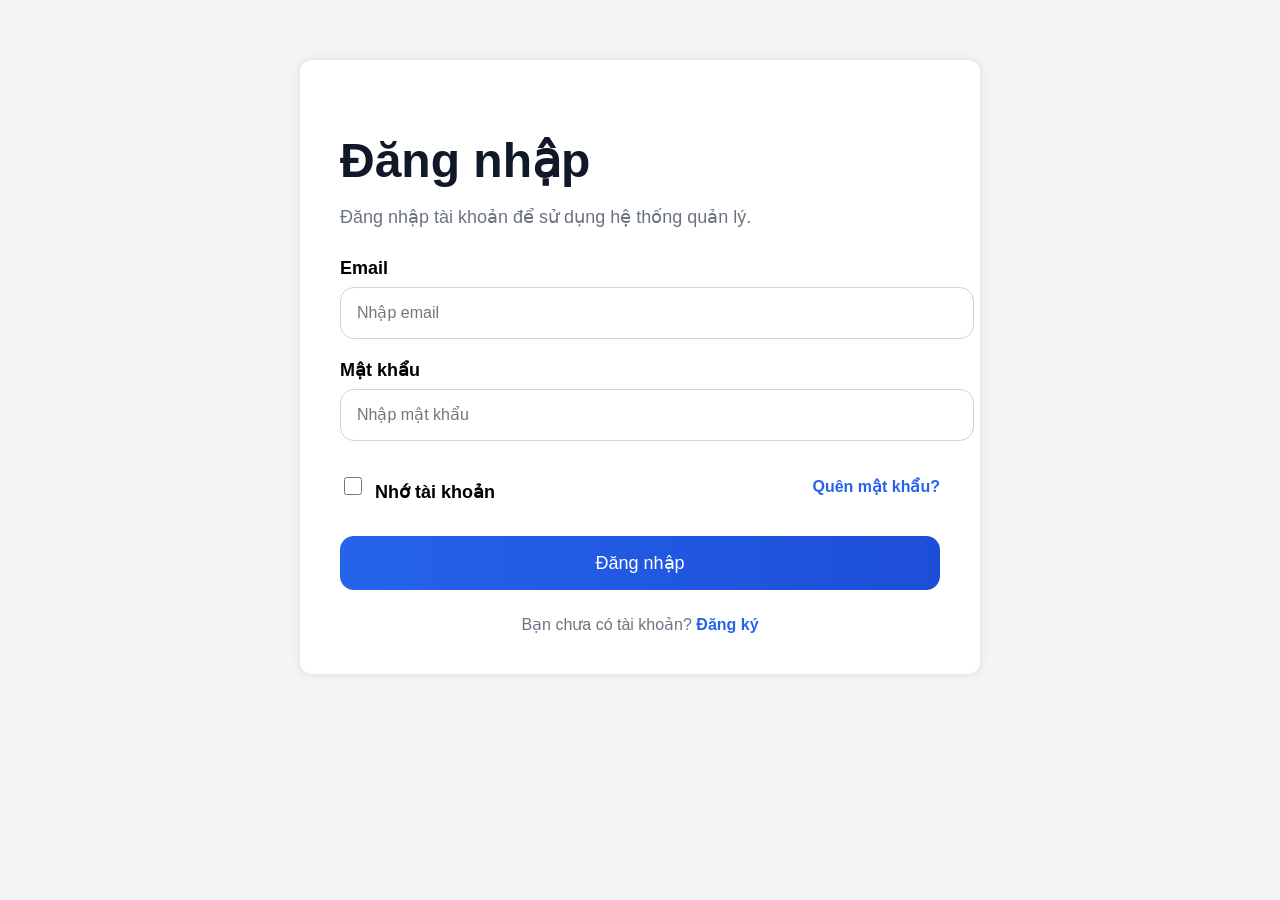
==== HTML/logIn.html @ bc7134a8 "first commit" ====
<!DOCTYPE html>
<html lang="vi">
<head>
    <meta charset="UTF-8">
    <title>Đăng nhập</title>

   

</head>
<body>
 <link rel="stylesheet" href="../CSS/logIn.css">
<div class="container">

    <h1>Đăng nhập</h1>
    <p class="subtitle">
        Đăng nhập tài khoản để sử dụng hệ thống quản lý.
    </p>

    <form>

        <label>Email</label>
        <input type="email" placeholder="Nhập email">

        <label>Mật khẩu</label>
        <input type="password" placeholder="Nhập mật khẩu">

        <div class="row">

            <div class="remember">
                <input type="checkbox" id="remember">
                <label for="remember">Nhớ tài khoản</label>
            </div>

            <div class="forgot">
                <a href="#">Quên mật khẩu?</a>
            </div>

        </div>

        <button class="btn">
            Đăng nhập
        </button>

        <div class="register">
            Bạn chưa có tài khoản?
            <a href="./index.html">Đăng ký</a>
        </div>

    </form>

</div>

</body>
</html>
---- CSS/logIn.css ----
body {
            font-family: Arial, Helvetica, sans-serif;
            background-color: #f3f4f6;
        }

        .container {
            width: 600px;
            margin: 60px auto;
            background: white;
            padding: 40px;
            border-radius: 12px;
            box-shadow: 0 0 10px rgba(0,0,0,0.1);
        }

        h1 {
            font-size: 48px;
            margin-bottom: 10px;
            color: #111827;
        }

        .subtitle {
            color: #6b7280;
            margin-bottom: 30px;
            font-size: 18px;
        }

        label {
            display: block;
            font-weight: bold;
            margin-bottom: 8px;
            margin-top: 20px;
            font-size: 18px;
        }

        input[type="email"],
        input[type="password"] {
            width: 100%;
            padding: 16px;
            border-radius: 14px;
            border: 1px solid #cbd5e1;
            font-size: 16px;
        }

        .row {
            display: flex;
            justify-content: space-between;
            align-items: center;
            margin-top: 20px;
        }

        .remember {
            display: flex;
            align-items: center;
            gap: 10px;
        }

        .remember input {
            width: 18px;
            height: 18px;
        }

        .forgot a {
            color: #2563eb;
            text-decoration: none;
            font-weight: bold;
        }

        .btn {
            width: 100%;
            padding: 16px;
            margin-top: 25px;
            background: linear-gradient(to right, #2563eb, #1d4ed8);
            color: white;
            border: none;
            border-radius: 14px;
            font-size: 18px;
            cursor: pointer;
        }

        .register {
            text-align: center;
            margin-top: 25px;
            color: #6b7280;
            font-size: 16px;
        }

        .register a {
            color: #2563eb;
            text-decoration: none;
            font-weight: bold;
        }
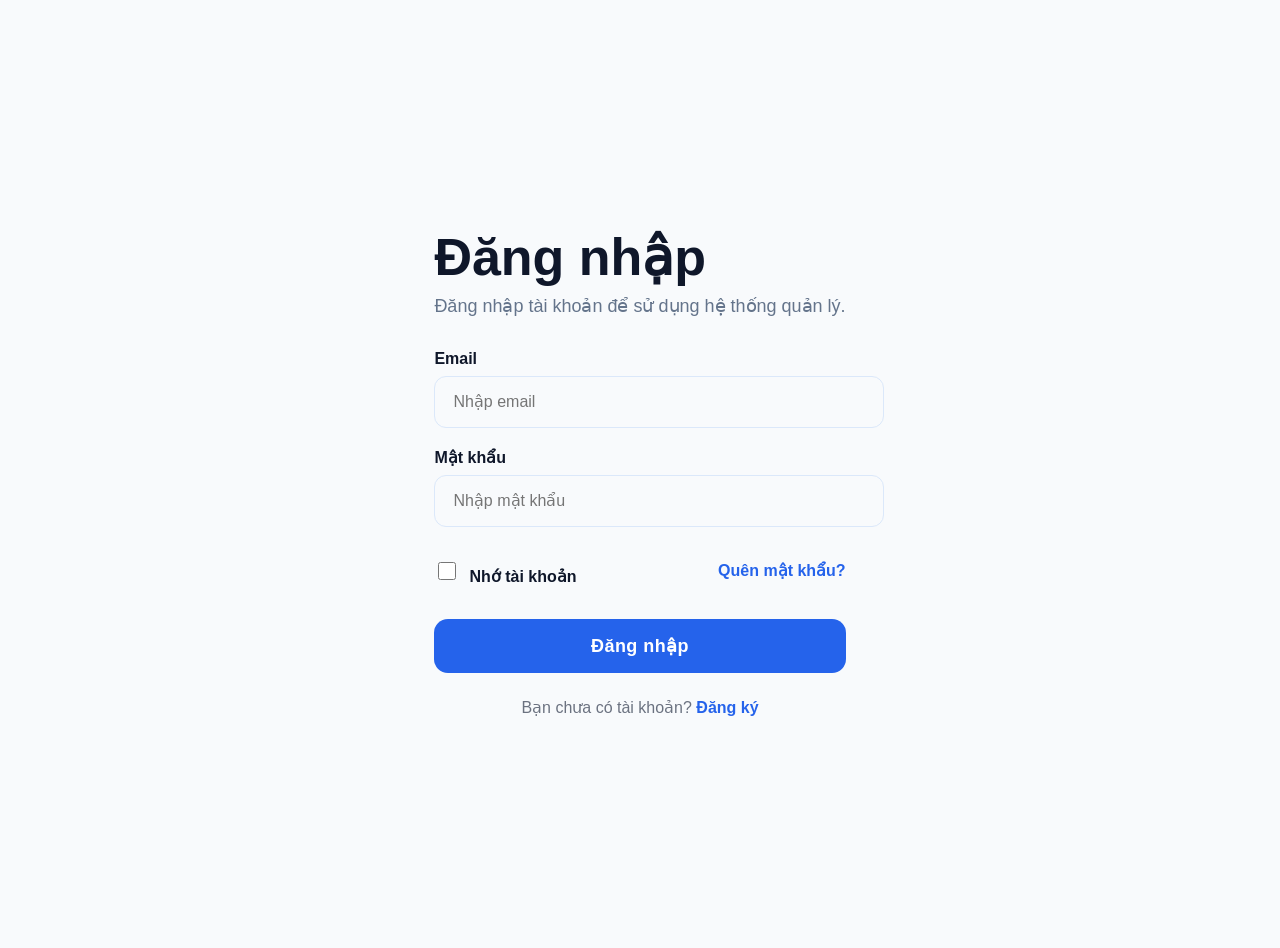
==== commit bc0dd107: "big project" ====
--- a/HTML/logIn.html
+++ b/HTML/logIn.html
@@ -2,13 +2,11 @@
 <html lang="vi">
 <head>
     <meta charset="UTF-8">
+    <meta name="viewport" content="width=device-width, initial-scale=1.0">
     <title>Đăng nhập</title>
-
-   
-
+    <link rel="stylesheet" href="../CSS/logIn.css">
 </head>
 <body>
- <link rel="stylesheet" href="../CSS/logIn.css">
 <div class="container">
 
     <h1>Đăng nhập</h1>
--- a/CSS/logIn.css
+++ b/CSS/logIn.css
@@ -1,45 +1,59 @@
 
         body {
-            font-family: Arial, Helvetica, sans-serif;
-            background-color: #f3f4f6;
+            margin: 0;
+            min-height: 100vh;
+            font-family: 'Inter', Arial, Helvetica, sans-serif;
+            background: #f8fafc;
+            display: grid;
+            place-items: center;
+            padding: 24px;
         }
 
-        .container {
-            width: 600px;
-            margin: 60px auto;
-            background: white;
-            padding: 40px;
-            border-radius: 12px;
-            box-shadow: 0 0 10px rgba(0,0,0,0.1);
-        }
+       
 
         h1 {
-            font-size: 48px;
+            font-size: 52px;
+            margin: 0;
             margin-bottom: 10px;
-            color: #111827;
+            color: #0f172a;
+            line-height: 1;
+            
         }
 
         .subtitle {
-            color: #6b7280;
-            margin-bottom: 30px;
+            color: #64748b;
+            margin: 10px 0 30px;
             font-size: 18px;
+            line-height: 1.5;
         }
 
         label {
             display: block;
-            font-weight: bold;
+            font-weight: 700;
             margin-bottom: 8px;
             margin-top: 20px;
-            font-size: 18px;
+            font-size: 16px;
+            color: #0f172a;
         }
 
         input[type="email"],
         input[type="password"] {
             width: 100%;
-            padding: 16px;
-            border-radius: 14px;
-            border: 1px solid #cbd5e1;
+            padding: 16px 18px;
+            border-radius: 12px;
+            border: 1px solid #dbe8fa;
             font-size: 16px;
+            background: #f8fafc;
+            color: #0f172a;
+            transition: border-color 0.2s ease, box-shadow 0.2s ease;
+        }
+
+        input[type="email"]:focus,
+        input[type="password"]:focus {
+            border-color: #2563eb;
+            box-shadow: 0 0 0 4px rgba(37, 99, 235, 0.16);
+            outline: none;
+            background: #ffffff;
         }
 
         .row {
@@ -65,17 +79,33 @@
             text-decoration: none;
             font-weight: bold;
         }
+        .forgot :hover {
+            text-decoration: underline;
+        }
 
         .btn {
             width: 100%;
             padding: 16px;
             margin-top: 25px;
-            background: linear-gradient(to right, #2563eb, #1d4ed8);
-            color: white;
+            background: #2563eb;
+            color: #ffffff;
             border: none;
             border-radius: 14px;
             font-size: 18px;
+            font-weight: 700;
+            letter-spacing: 0.025em;
             cursor: pointer;
+        }
+
+        .btn:hover {
+            filter: brightness(1.05);
+            transform: translateY(-1px);
+            box-shadow: 0 12px 20px rgba(37, 99, 235, 0.35);
+        }
+
+        .btn:active {
+            transform: translateY(0);
+            box-shadow: 0 6px 12px rgba(37, 99, 235, 0.25);
         }
 
         .register {
@@ -90,3 +120,7 @@
             text-decoration: none;
             font-weight: bold;
         }
+        .register :hover {
+            text-decoration: underline;
+        }
+
